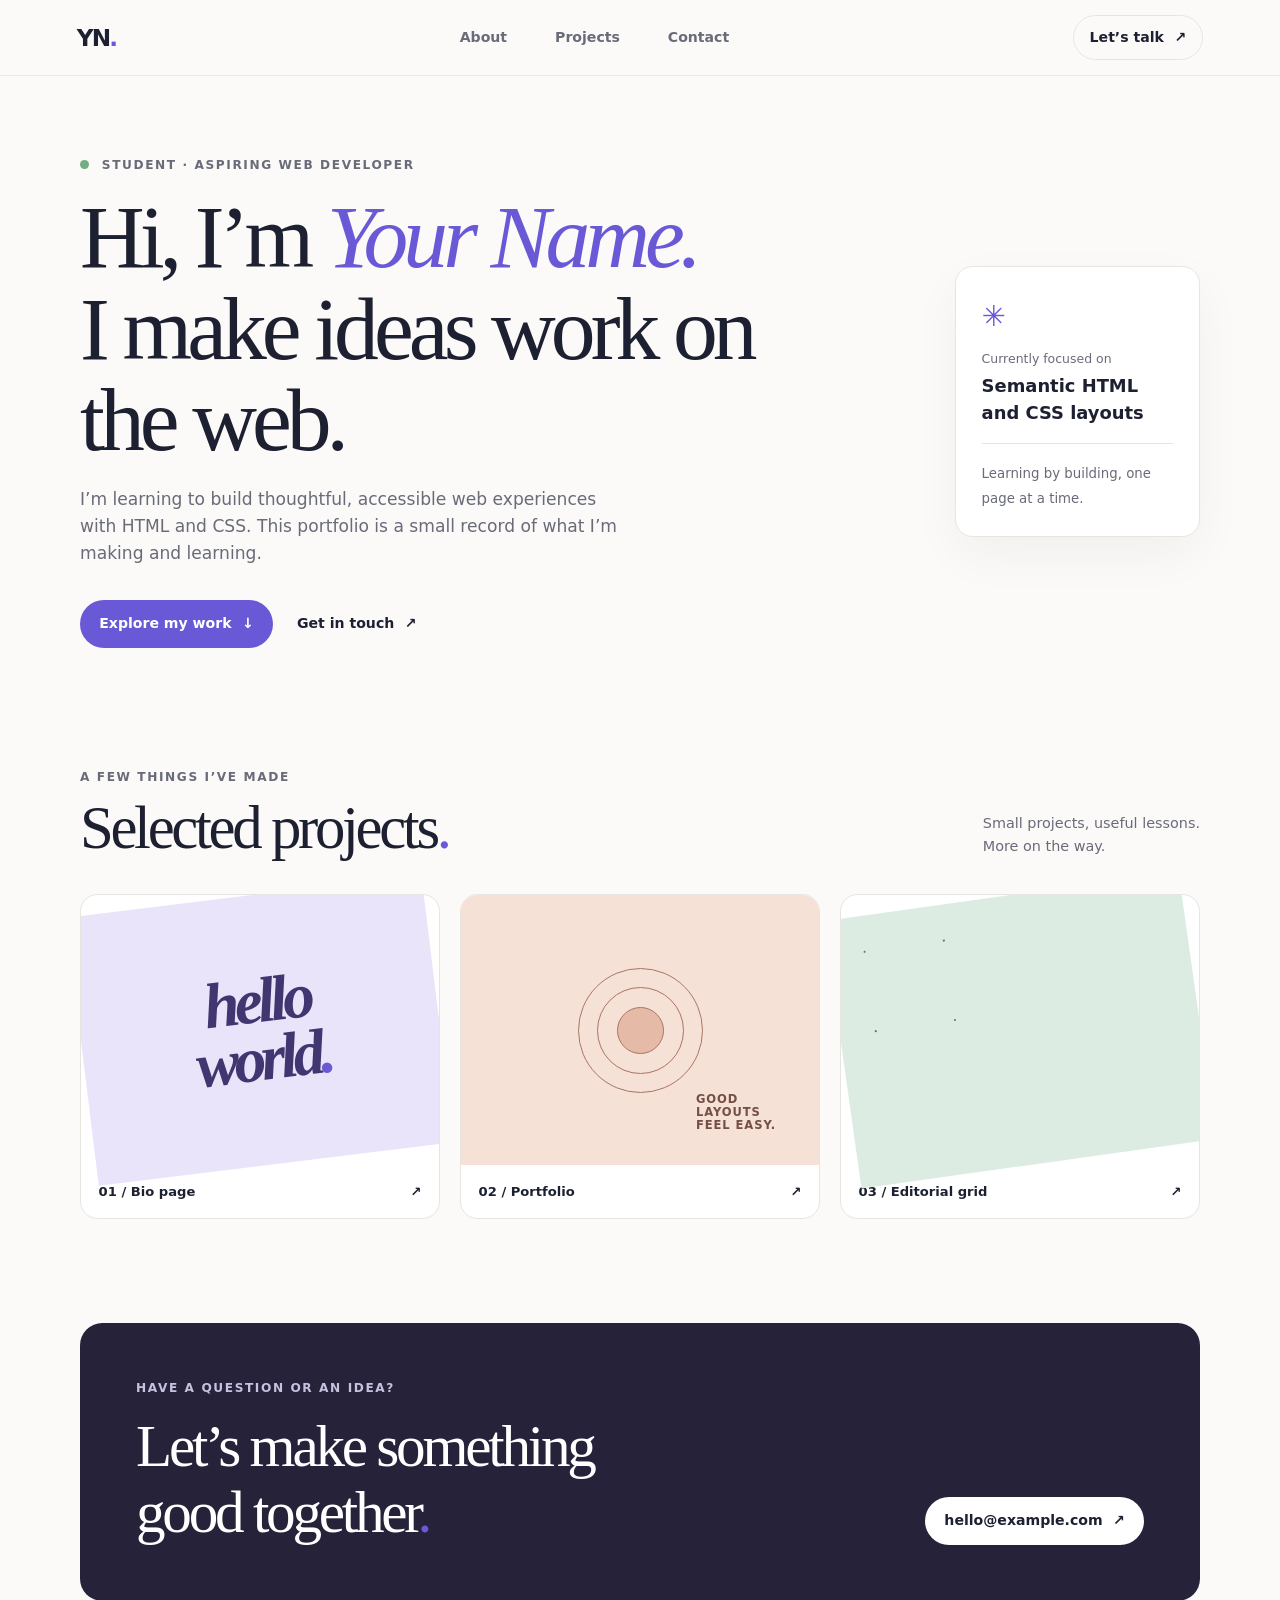
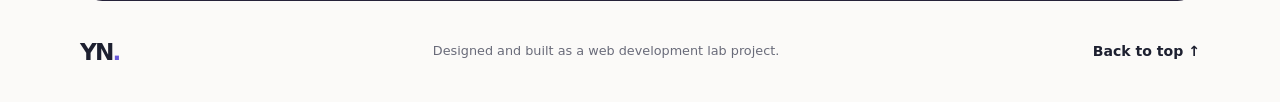
==== Module2/portfolio/index.html @ 955b4c15 "Complete web development laboratory exercises Co-authored-by: Copilot <223556219+Copilot@users.norep" ====
<!doctype html>
<html lang="en">
  <head>
    <meta charset="utf-8">
    <meta name="viewport" content="width=device-width, initial-scale=1">
    <meta name="description" content="A sample student portfolio built with semantic HTML and CSS.">
    <title>Your Name | Portfolio</title>
    <link rel="stylesheet" href="styles.css">
  </head>
  <body>
    <header class="site-header">
      <a class="brand" href="#home" aria-label="Your Name, home">YN<span>.</span></a>
      <nav class="site-nav" aria-label="Main navigation">
        <a href="#about">About</a>
        <a href="#projects">Projects</a>
        <a href="#contact">Contact</a>
      </nav>
      <a class="header-link" href="#contact">Let’s talk <span aria-hidden="true">↗</span></a>
    </header>

    <main id="home">
      <section class="hero section-wrap" id="about" aria-labelledby="hero-title">
        <div class="hero-copy">
          <p class="eyebrow"><span class="status-dot"></span> Student · Aspiring web developer</p>
          <h1 id="hero-title">Hi, I’m <span>Your Name.</span><br>I make ideas work on the web.</h1>
          <p class="hero-description">I’m learning to build thoughtful, accessible web experiences with HTML and CSS. This portfolio is a small record of what I’m making and learning.</p>
          <div class="hero-actions">
            <a class="button button-primary" href="#projects">Explore my work <span aria-hidden="true">↓</span></a>
            <a class="text-link" href="#contact">Get in touch <span aria-hidden="true">↗</span></a>
          </div>
        </div>
        <aside class="hero-note" aria-label="Current focus">
          <span class="note-mark" aria-hidden="true">✳</span>
          <p>Currently focused on</p>
          <strong>Semantic HTML<br>and CSS layouts</strong>
          <span class="note-line"></span>
          <small>Learning by building, one page at a time.</small>
        </aside>
      </section>

      <section class="projects section-wrap" id="projects" aria-labelledby="projects-title">
        <div class="section-heading">
          <div>
            <p class="eyebrow">A few things I’ve made</p>
            <h2 id="projects-title">Selected projects<span class="accent">.</span></h2>
          </div>
          <p class="section-aside">Small projects, useful lessons.<br>More on the way.</p>
        </div>
        <div class="project-grid">
          <article class="project-card project-lilac">
            <div class="project-art art-profile" aria-hidden="true"><span>hello<br>world<span class="art-dot">.</span></span></div>
            <div class="project-overlay">
              <span class="project-type">HTML · CSS</span>
              <h3>Personal bio page</h3>
              <p>A simple, semantic introduction with a clear reading flow.</p>
              <a href="../P5/bio.html" aria-label="View the personal bio page exercise">View exercise <span aria-hidden="true">↗</span></a>
            </div>
            <div class="project-caption"><span>01 / Bio page</span><span aria-hidden="true">↗</span></div>
          </article>
          <article class="project-card project-peach">
            <div class="project-art art-layout" aria-hidden="true"><span class="layout-shape"></span><span class="layout-caption">GOOD<br>LAYOUTS<br>FEEL EASY.</span></div>
            <div class="project-overlay">
              <span class="project-type">CSS · FLEXBOX</span>
              <h3>Responsive portfolio</h3>
              <p>A responsive page exploring navigation, type, and project cards.</p>
              <a href="#about" aria-label="Return to the portfolio introduction">Explore this page <span aria-hidden="true">↗</span></a>
            </div>
            <div class="project-caption"><span>02 / Portfolio</span><span aria-hidden="true">↗</span></div>
          </article>
          <article class="project-card project-mint">
            <div class="project-art art-grid" aria-hidden="true"><span class="grid-box grid-box-one"></span><span class="grid-box grid-box-two"></span><span class="grid-box grid-box-three"></span><span class="grid-box grid-box-four"></span></div>
            <div class="project-overlay">
              <span class="project-type">CSS GRID</span>
              <h3>Newspaper layout</h3>
              <p>A multi-column editorial layout built with named grid areas.</p>
              <a href="../../Module3/P11/index.html" aria-label="View the newspaper layout exercise">View exercise <span aria-hidden="true">↗</span></a>
            </div>
            <div class="project-caption"><span>03 / Editorial grid</span><span aria-hidden="true">↗</span></div>
          </article>
        </div>
      </section>

      <section class="contact section-wrap" id="contact" aria-labelledby="contact-title">
        <div>
          <p class="eyebrow">Have a question or an idea?</p>
          <h2 id="contact-title">Let’s make something<br>good together<span class="accent">.</span></h2>
        </div>
        <a class="button button-light" href="mailto:hello@example.com">hello@example.com <span aria-hidden="true">↗</span></a>
      </section>
    </main>

    <footer class="site-footer">
      <a class="brand" href="#home">YN<span>.</span></a>
      <p>Designed and built as a web development lab project.</p>
      <a href="#home">Back to top ↑</a>
    </footer>
  </body>
</html>
---- Module2/portfolio/styles.css ----
:root {
  color-scheme: light;
  --color-ink: #1d2030;
  --color-muted: #696b79;
  --color-paper: #fbfaf8;
  --color-accent: #6959d7;
  --color-accent-dark: #4d3db9;
  --color-line: #e8e5e0;
  --space-1: 0.5rem;
  --space-2: 1rem;
  --space-3: 1.5rem;
  --space-4: 2rem;
  --space-5: 3rem;
  --space-6: 5rem;
  --font-body: Inter, ui-sans-serif, system-ui, -apple-system, BlinkMacSystemFont, "Segoe UI", sans-serif;
  --font-display: "Iowan Old Style", "Palatino Linotype", "Book Antiqua", Georgia, serif;
  --radius-card: 1.1rem;
  font-family: var(--font-body);
  color: var(--color-ink);
  background: var(--color-paper);
  scroll-behavior: smooth;
}

* {
  box-sizing: border-box;
}

body {
  margin: 0;
  min-width: 320px;
  line-height: 1.6;
}

a {
  color: inherit;
}

a:focus-visible {
  outline: 3px solid #8e82ee;
  outline-offset: 4px;
  border-radius: 3px;
}

.site-header {
  position: sticky;
  z-index: 5;
  top: 0;
  display: flex;
  align-items: center;
  justify-content: space-between;
  gap: var(--space-3);
  min-height: 76px;
  padding: 0 max(6vw, calc((100% - 1200px) / 2));
  border-bottom: 1px solid #e8e5e0cc;
  background: #fbfaf8ed;
  backdrop-filter: blur(14px);
}

.brand {
  font-size: 1.45rem;
  font-weight: 850;
  letter-spacing: -0.08em;
  text-decoration: none;
}

.brand span,
.accent {
  color: var(--color-accent);
}

.site-nav {
  display: flex;
  align-items: center;
  gap: clamp(1.25rem, 4vw, 3rem);
}

.site-nav a,
.header-link,
.text-link,
.site-footer > a:last-child {
  font-size: 0.88rem;
  font-weight: 650;
  text-decoration: none;
}

.site-nav a {
  color: var(--color-muted);
}

.site-nav a:hover,
.text-link:hover,
.site-footer > a:last-child:hover {
  color: var(--color-accent);
}

.header-link {
  padding: 0.65rem 1rem;
  border: 1px solid var(--color-line);
  border-radius: 999px;
}

.header-link span,
.text-link span,
.project-overlay a span {
  padding-left: 0.35rem;
}

.section-wrap {
  width: min(1120px, calc(100% - 2.5rem));
  margin-inline: auto;
}

.hero {
  display: flex;
  align-items: center;
  justify-content: space-between;
  gap: var(--space-5);
  min-height: 570px;
  padding-block: var(--space-6);
}

.hero-copy {
  max-width: 700px;
}

.eyebrow {
  margin: 0 0 1rem;
  color: var(--color-muted);
  font-size: 0.76rem;
  font-weight: 750;
  letter-spacing: 0.13em;
  text-transform: uppercase;
}

.status-dot {
  display: inline-block;
  width: 0.55rem;
  height: 0.55rem;
  margin-right: 0.45rem;
  border-radius: 50%;
  background: #73ad83;
}

h1,
h2,
h3,
p {
  margin-top: 0;
}

h1,
h2 {
  font-family: var(--font-display);
  font-weight: 500;
  letter-spacing: -0.055em;
}

h1 {
  max-width: 690px;
  margin-bottom: 1.25rem;
  font-size: clamp(3rem, 7vw, 5.7rem);
  line-height: 1.02;
}

h1 span {
  color: var(--color-accent);
  font-style: italic;
}

.hero-description {
  max-width: 550px;
  margin-bottom: var(--space-4);
  color: var(--color-muted);
  font-size: 1.07rem;
}

.hero-actions {
  display: flex;
  flex-wrap: wrap;
  align-items: center;
  gap: 1.5rem;
}

.button {
  display: inline-flex;
  align-items: center;
  justify-content: center;
  gap: 0.65rem;
  min-height: 48px;
  padding: 0.7rem 1.2rem;
  border-radius: 999px;
  font-size: 0.88rem;
  font-weight: 700;
  text-decoration: none;
  transition: transform 160ms ease, background 160ms ease;
}

.button:hover {
  transform: translateY(-2px);
}

.button-primary {
  color: #fff;
  background: var(--color-accent);
}

.button-primary:hover {
  background: var(--color-accent-dark);
}

.text-link {
  text-decoration: none;
}

.hero-note {
  flex: 0 0 245px;
  padding: 1.6rem;
  border: 1px solid var(--color-line);
  border-radius: var(--radius-card);
  background: #fff;
  box-shadow: 0 18px 50px #2420310b;
}

.note-mark {
  color: var(--color-accent);
  font-size: 1.8rem;
}

.hero-note p {
  margin: 0.6rem 0 0.3rem;
  color: var(--color-muted);
  font-size: 0.78rem;
}

.hero-note strong {
  font-size: 1.12rem;
  line-height: 1.4;
}

.note-line {
  display: block;
  height: 1px;
  margin-block: 1rem;
  background: var(--color-line);
}

.hero-note small {
  color: var(--color-muted);
}

.projects {
  padding-block: 2.5rem 6.5rem;
}

.section-heading {
  display: flex;
  align-items: end;
  justify-content: space-between;
  gap: 2rem;
  margin-bottom: 2rem;
}

.section-heading .eyebrow {
  margin-bottom: 0.5rem;
}

h2 {
  margin-bottom: 0;
  font-size: clamp(2.4rem, 5vw, 3.8rem);
  line-height: 1.1;
}

.section-aside {
  margin-bottom: 0.25rem;
  color: var(--color-muted);
  font-size: 0.9rem;
}

.project-grid {
  display: grid;
  grid-template-columns: repeat(3, minmax(0, 1fr));
  gap: 1.25rem;
}

.project-card {
  position: relative;
  overflow: hidden;
  min-width: 0;
  border: 1px solid var(--color-line);
  border-radius: var(--radius-card);
  background: #fff;
}

.project-art {
  position: relative;
  display: grid;
  min-height: 270px;
  place-items: center;
  overflow: hidden;
}

.project-lilac .project-art {
  background: #e9e4fa;
}

.project-peach .project-art {
  background: #f5e1d5;
}

.project-mint .project-art {
  background: #dcece3;
}

.art-profile {
  color: #41366f;
  font-family: var(--font-display);
  font-size: clamp(2.4rem, 5vw, 4rem);
  font-style: italic;
  font-weight: 600;
  letter-spacing: -0.08em;
  line-height: 0.9;
  text-align: center;
  transform: rotate(-7deg);
}

.art-dot {
  color: var(--color-accent);
}

.art-layout {
  background-image: linear-gradient(135deg, transparent 48%, #fff8 49%, #fff8 51%, transparent 52%);
}

.layout-shape {
  position: absolute;
  width: 125px;
  height: 125px;
  border: 1px solid #aa7564;
  border-radius: 50%;
}

.layout-shape::before,
.layout-shape::after {
  position: absolute;
  inset: 18px;
  border: 1px solid #aa7564;
  border-radius: 50%;
  content: "";
}

.layout-shape::after {
  inset: 38px;
  background: #e5bba8;
}

.layout-caption {
  position: absolute;
  right: 12%;
  bottom: 12%;
  color: #744f45;
  font-size: 0.72rem;
  font-weight: 850;
  letter-spacing: 0.08em;
  line-height: 1.15;
}

.art-grid {
  grid-template-columns: repeat(2, 72px);
  grid-template-rows: repeat(2, 72px);
  gap: 8px;
  transform: rotate(-8deg);
}

.grid-box {
  border: 1px solid #51816d;
  border-radius: 12px;
  background: #a9cbb9;
}

.grid-box-one,
.grid-box-four {
  background: #6d9d84;
}

.grid-box-two {
  border-radius: 50% 50% 10px 10px;
}

.grid-box-three {
  border-radius: 10px 10px 50% 50%;
}

.project-caption {
  display: flex;
  align-items: center;
  justify-content: space-between;
  padding: 1rem 1.1rem;
  font-size: 0.82rem;
  font-weight: 700;
}

.project-overlay {
  position: absolute;
  z-index: 1;
  inset: 0 0 48px;
  display: flex;
  flex-direction: column;
  justify-content: end;
  padding: 1.4rem;
  color: #fff;
  background: #211d37eF;
  opacity: 0;
  transition: opacity 180ms ease;
}

.project-card:hover .project-overlay,
.project-card:focus-within .project-overlay {
  opacity: 1;
}

.project-type {
  margin-bottom: 0.45rem;
  color: #c6bfff;
  font-size: 0.68rem;
  font-weight: 750;
  letter-spacing: 0.1em;
}

.project-overlay h3 {
  margin-bottom: 0.35rem;
  font-family: var(--font-display);
  font-size: 1.55rem;
  font-weight: 500;
}

.project-overlay p {
  margin-bottom: 1rem;
  color: #e0deea;
  font-size: 0.88rem;
}

.project-overlay a {
  width: fit-content;
  font-size: 0.83rem;
  font-weight: 700;
  text-decoration-thickness: 1px;
  text-underline-offset: 4px;
}

.contact {
  display: flex;
  align-items: end;
  justify-content: space-between;
  gap: 2rem;
  padding: 3.5rem;
  border-radius: 1.4rem;
  color: #fff;
  background: #252239;
}

.contact .eyebrow {
  color: #c6c1df;
}

.contact h2 {
  font-size: clamp(2.2rem, 5vw, 3.7rem);
}

.button-light {
  flex: 0 0 auto;
  color: var(--color-ink);
  background: #fff;
}

.site-footer {
  display: flex;
  align-items: center;
  justify-content: space-between;
  gap: 1.5rem;
  width: min(1120px, calc(100% - 2.5rem));
  margin-inline: auto;
  padding-block: 2rem;
}

.site-footer p {
  margin: 0;
  color: var(--color-muted);
  font-size: 0.8rem;
}

@media (max-width: 760px) {
  .site-header {
    flex-wrap: wrap;
    justify-content: center;
    gap: 0.5rem 1rem;
    padding-block: 0.75rem;
  }

  .site-nav {
    order: 1;
    width: 100%;
    justify-content: center;
    gap: 2rem;
  }

  .header-link {
    margin-left: auto;
  }

  .hero {
    min-height: 0;
    flex-direction: column;
    align-items: stretch;
    gap: 2.5rem;
    padding-block: 4rem;
  }

  .hero-note {
    flex-basis: auto;
  }

  .project-grid {
    grid-template-columns: repeat(2, minmax(0, 1fr));
  }

  .project-art {
    min-height: 230px;
  }

  .contact {
    align-items: start;
    flex-direction: column;
    padding: 2.25rem;
  }
}

@media (max-width: 520px) {
  .section-wrap {
    width: min(100% - 2rem, 420px);
  }

  .site-header {
    justify-content: space-between;
  }

  .site-nav {
    justify-content: space-between;
    gap: 0.75rem;
  }

  .header-link {
    min-height: 40px;
    padding: 0.45rem 0.75rem;
  }

  .hero {
    padding-block: 3.5rem;
  }

  .section-heading {
    align-items: start;
    flex-direction: column;
    gap: 0.8rem;
  }

  .project-grid {
    grid-template-columns: 1fr;
  }

  .project-art {
    min-height: 260px;
  }

  .project-overlay {
    opacity: 1;
  }

  .site-footer {
    align-items: start;
    flex-wrap: wrap;
  }

  .site-footer p {
    order: 1;
    flex-basis: 100%;
  }
}

@media (prefers-reduced-motion: reduce) {
  *,
  *::before,
  *::after {
    scroll-behavior: auto !important;
    transition-duration: 0.01ms !important;
  }
}
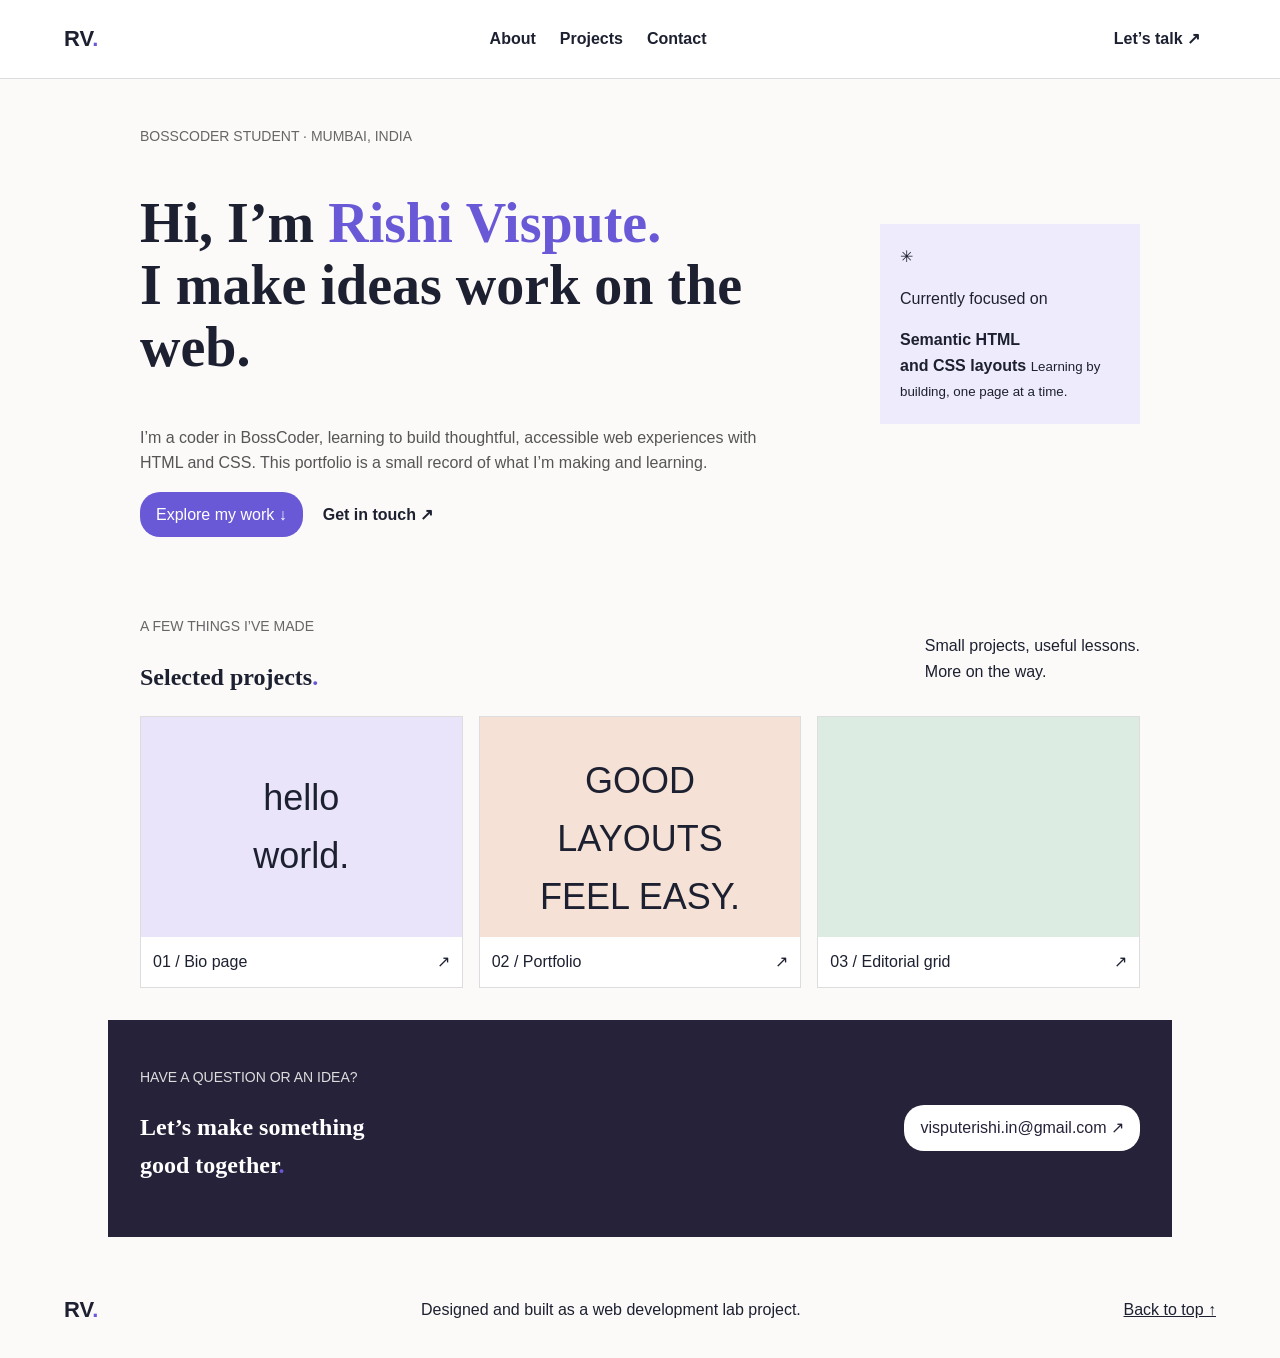
==== commit 34a6b290: "Personalize student portfolio pages Co-authored-by: Copilot <223556219+Copilot@users.noreply.github." ====
--- a/Module2/portfolio/index.html
+++ b/Module2/portfolio/index.html
@@ -3,13 +3,13 @@
   <head>
     <meta charset="utf-8">
     <meta name="viewport" content="width=device-width, initial-scale=1">
-    <meta name="description" content="A sample student portfolio built with semantic HTML and CSS.">
-    <title>Your Name | Portfolio</title>
+    <meta name="description" content="The portfolio of Rishi Vispute, a BossCoder student and coder in Mumbai, India.">
+    <title>Rishi Vispute | Portfolio</title>
     <link rel="stylesheet" href="styles.css">
   </head>
   <body>
     <header class="site-header">
-      <a class="brand" href="#home" aria-label="Your Name, home">YN<span>.</span></a>
+      <a class="brand" href="#home" aria-label="Rishi Vispute, home">RV<span>.</span></a>
       <nav class="site-nav" aria-label="Main navigation">
         <a href="#about">About</a>
         <a href="#projects">Projects</a>
@@ -21,9 +21,9 @@
     <main id="home">
       <section class="hero section-wrap" id="about" aria-labelledby="hero-title">
         <div class="hero-copy">
-          <p class="eyebrow"><span class="status-dot"></span> Student · Aspiring web developer</p>
-          <h1 id="hero-title">Hi, I’m <span>Your Name.</span><br>I make ideas work on the web.</h1>
-          <p class="hero-description">I’m learning to build thoughtful, accessible web experiences with HTML and CSS. This portfolio is a small record of what I’m making and learning.</p>
+          <p class="eyebrow"><span class="status-dot"></span> BossCoder Student · Mumbai, India</p>
+          <h1 id="hero-title">Hi, I’m <span>Rishi Vispute.</span><br>I make ideas work on the web.</h1>
+          <p class="hero-description">I’m a coder in BossCoder, learning to build thoughtful, accessible web experiences with HTML and CSS. This portfolio is a small record of what I’m making and learning.</p>
           <div class="hero-actions">
             <a class="button button-primary" href="#projects">Explore my work <span aria-hidden="true">↓</span></a>
             <a class="text-link" href="#contact">Get in touch <span aria-hidden="true">↗</span></a>
@@ -85,12 +85,12 @@
           <p class="eyebrow">Have a question or an idea?</p>
           <h2 id="contact-title">Let’s make something<br>good together<span class="accent">.</span></h2>
         </div>
-        <a class="button button-light" href="mailto:hello@example.com">hello@example.com <span aria-hidden="true">↗</span></a>
+        <a class="button button-light" href="mailto:visputerishi.in@gmail.com">visputerishi.in@gmail.com <span aria-hidden="true">↗</span></a>
       </section>
     </main>
 
     <footer class="site-footer">
-      <a class="brand" href="#home">YN<span>.</span></a>
+      <a class="brand" href="#home">RV<span>.</span></a>
       <p>Designed and built as a web development lab project.</p>
       <a href="#home">Back to top ↑</a>
     </footer>
--- a/Module2/portfolio/styles.css
+++ b/Module2/portfolio/styles.css
@@ -1,33 +1,8 @@
-:root {
-  color-scheme: light;
-  --color-ink: #1d2030;
-  --color-muted: #696b79;
-  --color-paper: #fbfaf8;
-  --color-accent: #6959d7;
-  --color-accent-dark: #4d3db9;
-  --color-line: #e8e5e0;
-  --space-1: 0.5rem;
-  --space-2: 1rem;
-  --space-3: 1.5rem;
-  --space-4: 2rem;
-  --space-5: 3rem;
-  --space-6: 5rem;
-  --font-body: Inter, ui-sans-serif, system-ui, -apple-system, BlinkMacSystemFont, "Segoe UI", sans-serif;
-  --font-display: "Iowan Old Style", "Palatino Linotype", "Book Antiqua", Georgia, serif;
-  --radius-card: 1.1rem;
-  font-family: var(--font-body);
-  color: var(--color-ink);
-  background: var(--color-paper);
-  scroll-behavior: smooth;
-}
-
-* {
-  box-sizing: border-box;
-}
-
 body {
   margin: 0;
-  min-width: 320px;
+  color: #1d2030;
+  background-color: #fbfaf8;
+  font-family: Arial, sans-serif;
   line-height: 1.6;
 }
 
@@ -35,382 +10,163 @@
   color: inherit;
 }
 
-a:focus-visible {
-  outline: 3px solid #8e82ee;
-  outline-offset: 4px;
-  border-radius: 3px;
-}
-
 .site-header {
   position: sticky;
-  z-index: 5;
   top: 0;
   display: flex;
   align-items: center;
   justify-content: space-between;
-  gap: var(--space-3);
-  min-height: 76px;
-  padding: 0 max(6vw, calc((100% - 1200px) / 2));
-  border-bottom: 1px solid #e8e5e0cc;
-  background: #fbfaf8ed;
-  backdrop-filter: blur(14px);
+  padding: 16px 5%;
+  background-color: white;
+  border-bottom: 1px solid #dddddd;
 }
 
 .brand {
-  font-size: 1.45rem;
-  font-weight: 850;
-  letter-spacing: -0.08em;
+  font-size: 22px;
+  font-weight: bold;
   text-decoration: none;
 }
 
 .brand span,
 .accent {
-  color: var(--color-accent);
+  color: #6959d7;
 }
 
 .site-nav {
   display: flex;
-  align-items: center;
-  gap: clamp(1.25rem, 4vw, 3rem);
+  gap: 24px;
 }
 
 .site-nav a,
 .header-link,
-.text-link,
-.site-footer > a:last-child {
-  font-size: 0.88rem;
-  font-weight: 650;
+.text-link {
+  font-weight: bold;
   text-decoration: none;
 }
 
-.site-nav a {
-  color: var(--color-muted);
-}
-
-.site-nav a:hover,
-.text-link:hover,
-.site-footer > a:last-child:hover {
-  color: var(--color-accent);
-}
-
-.header-link {
-  padding: 0.65rem 1rem;
-  border: 1px solid var(--color-line);
-  border-radius: 999px;
-}
-
-.header-link span,
-.text-link span,
-.project-overlay a span {
-  padding-left: 0.35rem;
+.header-link,
+.button {
+  padding: 10px 16px;
+  border-radius: 20px;
 }
 
 .section-wrap {
-  width: min(1120px, calc(100% - 2.5rem));
-  margin-inline: auto;
+  max-width: 1000px;
+  margin: auto;
+  padding: 32px 16px;
 }
 
 .hero {
   display: flex;
   align-items: center;
   justify-content: space-between;
-  gap: var(--space-5);
-  min-height: 570px;
-  padding-block: var(--space-6);
+  gap: 32px;
+  min-height: 400px;
 }
 
 .hero-copy {
-  max-width: 700px;
+  max-width: 650px;
 }
 
 .eyebrow {
-  margin: 0 0 1rem;
-  color: var(--color-muted);
-  font-size: 0.76rem;
-  font-weight: 750;
-  letter-spacing: 0.13em;
+  color: #666666;
+  font-size: 14px;
   text-transform: uppercase;
-}
-
-.status-dot {
-  display: inline-block;
-  width: 0.55rem;
-  height: 0.55rem;
-  margin-right: 0.45rem;
-  border-radius: 50%;
-  background: #73ad83;
-}
-
-h1,
-h2,
-h3,
-p {
-  margin-top: 0;
 }
 
 h1,
 h2 {
-  font-family: var(--font-display);
-  font-weight: 500;
-  letter-spacing: -0.055em;
+  font-family: Georgia, serif;
 }
 
 h1 {
-  max-width: 690px;
-  margin-bottom: 1.25rem;
-  font-size: clamp(3rem, 7vw, 5.7rem);
-  line-height: 1.02;
+  font-size: 56px;
+  line-height: 1.1;
 }
 
 h1 span {
-  color: var(--color-accent);
-  font-style: italic;
+  color: #6959d7;
 }
 
 .hero-description {
-  max-width: 550px;
-  margin-bottom: var(--space-4);
-  color: var(--color-muted);
-  font-size: 1.07rem;
+  color: #555555;
 }
 
 .hero-actions {
   display: flex;
+  align-items: center;
+  gap: 20px;
+}
+
+.button {
+  display: inline-block;
+  text-decoration: none;
+}
+
+.button-primary {
+  color: white;
+  background-color: #6959d7;
+}
+
+.hero-note {
+  width: 220px;
+  padding: 20px;
+  background-color: #eeebfc;
+}
+
+.section-heading,
+.contact,
+.site-footer {
+  display: flex;
+  align-items: center;
+  justify-content: space-between;
+  gap: 24px;
+}
+
+.project-grid {
+  display: flex;
   flex-wrap: wrap;
-  align-items: center;
-  gap: 1.5rem;
-}
-
-.button {
-  display: inline-flex;
-  align-items: center;
-  justify-content: center;
-  gap: 0.65rem;
-  min-height: 48px;
-  padding: 0.7rem 1.2rem;
-  border-radius: 999px;
-  font-size: 0.88rem;
-  font-weight: 700;
-  text-decoration: none;
-  transition: transform 160ms ease, background 160ms ease;
-}
-
-.button:hover {
-  transform: translateY(-2px);
-}
-
-.button-primary {
-  color: #fff;
-  background: var(--color-accent);
-}
-
-.button-primary:hover {
-  background: var(--color-accent-dark);
-}
-
-.text-link {
-  text-decoration: none;
-}
-
-.hero-note {
-  flex: 0 0 245px;
-  padding: 1.6rem;
-  border: 1px solid var(--color-line);
-  border-radius: var(--radius-card);
-  background: #fff;
-  box-shadow: 0 18px 50px #2420310b;
-}
-
-.note-mark {
-  color: var(--color-accent);
-  font-size: 1.8rem;
-}
-
-.hero-note p {
-  margin: 0.6rem 0 0.3rem;
-  color: var(--color-muted);
-  font-size: 0.78rem;
-}
-
-.hero-note strong {
-  font-size: 1.12rem;
-  line-height: 1.4;
-}
-
-.note-line {
-  display: block;
-  height: 1px;
-  margin-block: 1rem;
-  background: var(--color-line);
-}
-
-.hero-note small {
-  color: var(--color-muted);
-}
-
-.projects {
-  padding-block: 2.5rem 6.5rem;
-}
-
-.section-heading {
-  display: flex;
-  align-items: end;
-  justify-content: space-between;
-  gap: 2rem;
-  margin-bottom: 2rem;
-}
-
-.section-heading .eyebrow {
-  margin-bottom: 0.5rem;
-}
-
-h2 {
-  margin-bottom: 0;
-  font-size: clamp(2.4rem, 5vw, 3.8rem);
-  line-height: 1.1;
-}
-
-.section-aside {
-  margin-bottom: 0.25rem;
-  color: var(--color-muted);
-  font-size: 0.9rem;
-}
-
-.project-grid {
-  display: grid;
-  grid-template-columns: repeat(3, minmax(0, 1fr));
-  gap: 1.25rem;
+  gap: 16px;
 }
 
 .project-card {
   position: relative;
+  width: 30%;
+  flex-grow: 1;
   overflow: hidden;
-  min-width: 0;
-  border: 1px solid var(--color-line);
-  border-radius: var(--radius-card);
-  background: #fff;
+  background-color: white;
+  border: 1px solid #dddddd;
 }
 
 .project-art {
-  position: relative;
   display: grid;
-  min-height: 270px;
+  min-height: 220px;
   place-items: center;
-  overflow: hidden;
+  font-size: 36px;
+  text-align: center;
 }
 
 .project-lilac .project-art {
-  background: #e9e4fa;
+  background-color: #e9e4fa;
 }
 
 .project-peach .project-art {
-  background: #f5e1d5;
+  background-color: #f5e1d5;
 }
 
 .project-mint .project-art {
-  background: #dcece3;
-}
-
-.art-profile {
-  color: #41366f;
-  font-family: var(--font-display);
-  font-size: clamp(2.4rem, 5vw, 4rem);
-  font-style: italic;
-  font-weight: 600;
-  letter-spacing: -0.08em;
-  line-height: 0.9;
-  text-align: center;
-  transform: rotate(-7deg);
-}
-
-.art-dot {
-  color: var(--color-accent);
-}
-
-.art-layout {
-  background-image: linear-gradient(135deg, transparent 48%, #fff8 49%, #fff8 51%, transparent 52%);
-}
-
-.layout-shape {
-  position: absolute;
-  width: 125px;
-  height: 125px;
-  border: 1px solid #aa7564;
-  border-radius: 50%;
-}
-
-.layout-shape::before,
-.layout-shape::after {
-  position: absolute;
-  inset: 18px;
-  border: 1px solid #aa7564;
-  border-radius: 50%;
-  content: "";
-}
-
-.layout-shape::after {
-  inset: 38px;
-  background: #e5bba8;
-}
-
-.layout-caption {
-  position: absolute;
-  right: 12%;
-  bottom: 12%;
-  color: #744f45;
-  font-size: 0.72rem;
-  font-weight: 850;
-  letter-spacing: 0.08em;
-  line-height: 1.15;
-}
-
-.art-grid {
-  grid-template-columns: repeat(2, 72px);
-  grid-template-rows: repeat(2, 72px);
-  gap: 8px;
-  transform: rotate(-8deg);
-}
-
-.grid-box {
-  border: 1px solid #51816d;
-  border-radius: 12px;
-  background: #a9cbb9;
-}
-
-.grid-box-one,
-.grid-box-four {
-  background: #6d9d84;
-}
-
-.grid-box-two {
-  border-radius: 50% 50% 10px 10px;
-}
-
-.grid-box-three {
-  border-radius: 10px 10px 50% 50%;
-}
-
-.project-caption {
-  display: flex;
-  align-items: center;
-  justify-content: space-between;
-  padding: 1rem 1.1rem;
-  font-size: 0.82rem;
-  font-weight: 700;
+  background-color: #dcece3;
 }
 
 .project-overlay {
   position: absolute;
-  z-index: 1;
-  inset: 0 0 48px;
-  display: flex;
-  flex-direction: column;
-  justify-content: end;
-  padding: 1.4rem;
-  color: #fff;
-  background: #211d37eF;
+  right: 0;
+  bottom: 45px;
+  left: 0;
+  padding: 16px;
+  color: white;
+  background-color: #252239;
   opacity: 0;
-  transition: opacity 180ms ease;
 }
 
 .project-card:hover .project-overlay,
@@ -418,179 +174,55 @@
   opacity: 1;
 }
 
-.project-type {
-  margin-bottom: 0.45rem;
-  color: #c6bfff;
-  font-size: 0.68rem;
-  font-weight: 750;
-  letter-spacing: 0.1em;
-}
-
-.project-overlay h3 {
-  margin-bottom: 0.35rem;
-  font-family: var(--font-display);
-  font-size: 1.55rem;
-  font-weight: 500;
-}
-
-.project-overlay p {
-  margin-bottom: 1rem;
-  color: #e0deea;
-  font-size: 0.88rem;
-}
-
 .project-overlay a {
-  width: fit-content;
-  font-size: 0.83rem;
-  font-weight: 700;
-  text-decoration-thickness: 1px;
-  text-underline-offset: 4px;
+  color: white;
+}
+
+.project-caption {
+  display: flex;
+  justify-content: space-between;
+  padding: 12px;
 }
 
 .contact {
-  display: flex;
-  align-items: end;
-  justify-content: space-between;
-  gap: 2rem;
-  padding: 3.5rem;
-  border-radius: 1.4rem;
-  color: #fff;
-  background: #252239;
+  margin-bottom: 24px;
+  padding: 32px;
+  color: white;
+  background-color: #252239;
 }
 
 .contact .eyebrow {
-  color: #c6c1df;
-}
-
-.contact h2 {
-  font-size: clamp(2.2rem, 5vw, 3.7rem);
+  color: #dddddd;
 }
 
 .button-light {
-  flex: 0 0 auto;
-  color: var(--color-ink);
-  background: #fff;
+  color: #252239;
+  background-color: white;
 }
 
 .site-footer {
-  display: flex;
-  align-items: center;
-  justify-content: space-between;
-  gap: 1.5rem;
-  width: min(1120px, calc(100% - 2.5rem));
-  margin-inline: auto;
-  padding-block: 2rem;
-}
-
-.site-footer p {
-  margin: 0;
-  color: var(--color-muted);
-  font-size: 0.8rem;
-}
-
-@media (max-width: 760px) {
-  .site-header {
+  padding: 20px 5%;
+}
+
+@media (max-width: 650px) {
+  .site-header,
+  .hero,
+  .contact,
+  .site-footer {
     flex-wrap: wrap;
-    justify-content: center;
-    gap: 0.5rem 1rem;
-    padding-block: 0.75rem;
+  }
+
+  .hero-note {
+    width: 100%;
+  }
+
+  .project-card {
+    width: 100%;
   }
 
   .site-nav {
     order: 1;
     width: 100%;
-    justify-content: center;
-    gap: 2rem;
-  }
-
-  .header-link {
-    margin-left: auto;
-  }
-
-  .hero {
-    min-height: 0;
-    flex-direction: column;
-    align-items: stretch;
-    gap: 2.5rem;
-    padding-block: 4rem;
-  }
-
-  .hero-note {
-    flex-basis: auto;
-  }
-
-  .project-grid {
-    grid-template-columns: repeat(2, minmax(0, 1fr));
-  }
-
-  .project-art {
-    min-height: 230px;
-  }
-
-  .contact {
-    align-items: start;
-    flex-direction: column;
-    padding: 2.25rem;
-  }
-}
-
-@media (max-width: 520px) {
-  .section-wrap {
-    width: min(100% - 2rem, 420px);
-  }
-
-  .site-header {
-    justify-content: space-between;
-  }
-
-  .site-nav {
-    justify-content: space-between;
-    gap: 0.75rem;
-  }
-
-  .header-link {
-    min-height: 40px;
-    padding: 0.45rem 0.75rem;
-  }
-
-  .hero {
-    padding-block: 3.5rem;
-  }
-
-  .section-heading {
-    align-items: start;
-    flex-direction: column;
-    gap: 0.8rem;
-  }
-
-  .project-grid {
-    grid-template-columns: 1fr;
-  }
-
-  .project-art {
-    min-height: 260px;
-  }
-
-  .project-overlay {
-    opacity: 1;
-  }
-
-  .site-footer {
-    align-items: start;
-    flex-wrap: wrap;
-  }
-
-  .site-footer p {
-    order: 1;
-    flex-basis: 100%;
-  }
-}
-
-@media (prefers-reduced-motion: reduce) {
-  *,
-  *::before,
-  *::after {
-    scroll-behavior: auto !important;
-    transition-duration: 0.01ms !important;
-  }
-}
+    justify-content: space-around;
+  }
+}
